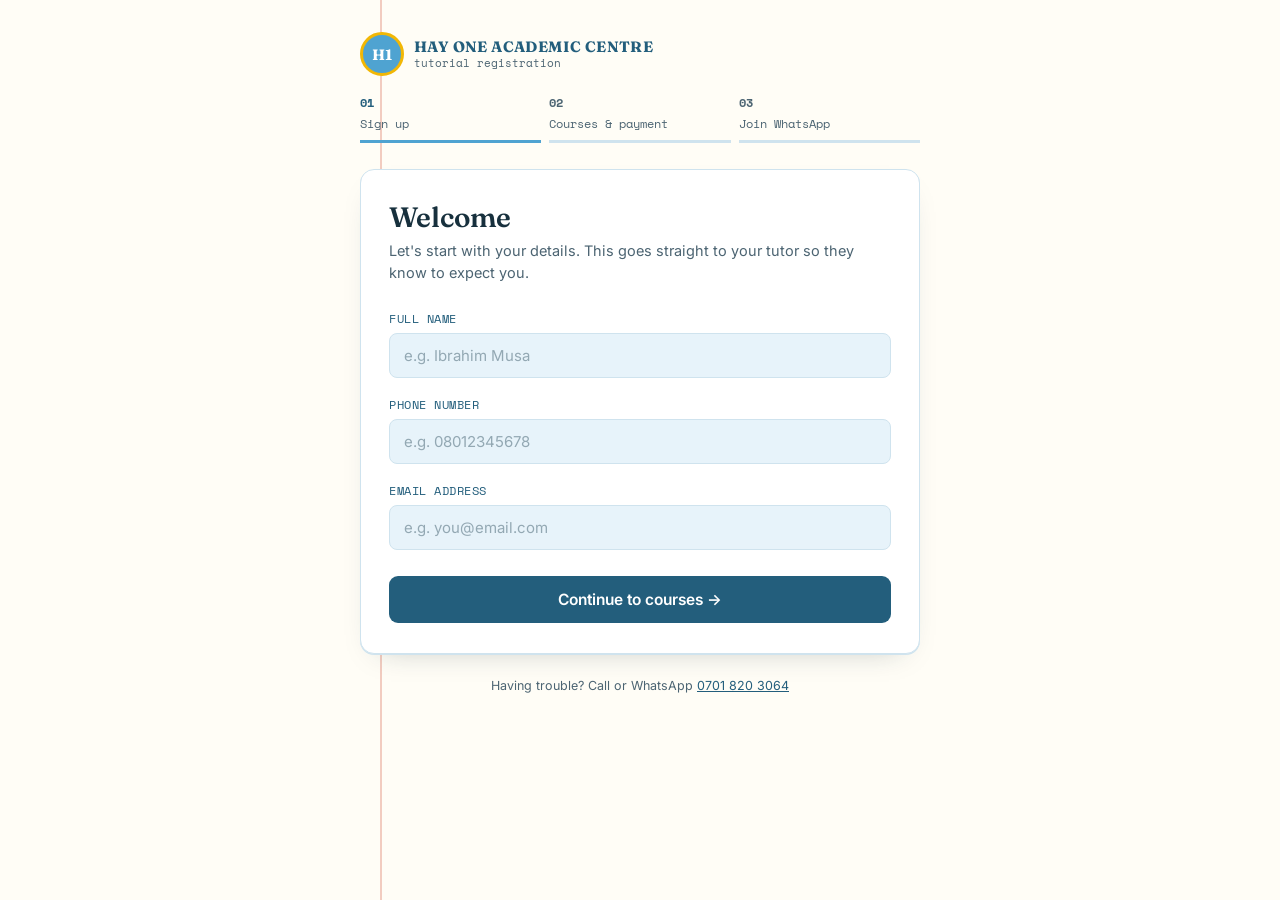
==== index.html @ d597ae84 "Initial site upload" ====
<!DOCTYPE html>
<html lang="en">
<head>
<meta charset="UTF-8">
<meta name="viewport" content="width=device-width, initial-scale=1.0">
<title>HAY ONE ACADEMIC CENTRE — Sign Up</title>
<link rel="stylesheet" href="styles.css">
</head>
<body>
<div class="wrap">

  <div class="eyebrow">
    <div class="crest">H1</div>
    <div class="brand">
      <span class="name">Hay One Academic Centre</span>
      <span class="tag">tutorial registration</span>
    </div>
  </div>

  <div class="steps">
    <div class="step active"><span class="num">01</span> Sign up</div>
    <div class="step"><span class="num">02</span> Courses &amp; payment</div>
    <div class="step"><span class="num">03</span> Join WhatsApp</div>
  </div>

  <div class="card">
    <h1>Welcome</h1>
    <p class="sub">Let's start with your details. This goes straight to your tutor so they know to expect you.</p>

    <form id="signupForm">
      <label for="name">Full name</label>
      <input type="text" id="name" name="name" placeholder="e.g. Ibrahim Musa" required>

      <label for="phone">Phone number</label>
      <input type="tel" id="phone" name="phone" placeholder="e.g. 08012345678" required>

      <label for="email">Email address</label>
      <input type="email" id="email" name="email" placeholder="e.g. you@email.com" required>

      <div class="error" id="formError">Please fill in all fields correctly.</div>

      <button type="submit" id="submitBtn">Continue to courses →</button>
      <div class="status" id="statusMsg"></div>
    </form>
  </div>

  <p class="footer-note">Having trouble? Call or WhatsApp <a href="tel:07018203064">0701 820 3064</a></p>
</div>

<script src="config.js"></script>
<script>
const form = document.getElementById('signupForm');
const submitBtn = document.getElementById('submitBtn');
const statusMsg = document.getElementById('statusMsg');
const formError = document.getElementById('formError');

form.addEventListener('submit', async (e) => {
  e.preventDefault();
  formError.classList.remove('show');

  const name = document.getElementById('name').value.trim();
  const phone = document.getElementById('phone').value.trim();
  const email = document.getElementById('email').value.trim();

  if(!name || !phone || !email){
    formError.textContent = 'Please fill in all fields.';
    formError.classList.add('show');
    return;
  }

  // save for later pages
  sessionStorage.setItem('h1_name', name);
  sessionStorage.setItem('h1_phone', phone);
  sessionStorage.setItem('h1_email', email);

  submitBtn.disabled = true;
  submitBtn.textContent = 'Sending...';
  statusMsg.classList.remove('show');

  try {
    if (window.HAYONE_FORM_ENDPOINT && !window.HAYONE_FORM_ENDPOINT.includes('YOUR_FORM_ID')) {
      const res = await fetch(window.HAYONE_FORM_ENDPOINT, {
        method: 'POST',
        headers: { 'Accept': 'application/json' },
        body: new FormData(form).append ? (() => {
          const fd = new FormData(form);
          fd.append('_subject', 'New sign up — ' + name);
          fd.append('form_type', 'Step 1: Signup');
          return fd;
        })() : new FormData(form)
      });
      if (!res.ok) throw new Error('Network response was not ok');
    }
    window.location.href = 'courses.html';
  } catch (err) {
    // Even if email sending fails, don't block the student's flow —
    // their details are still saved locally and shown again on later pages.
    console.error(err);
    window.location.href = 'courses.html';
  }
});
</script>
</body>
</html>
---- styles.css ----
@import url('https://fonts.googleapis.com/css2?family=Fraunces:ital,opsz,wght@0,9..144,500;0,9..144,600;0,9..144,700;1,9..144,500&family=Inter:wght@400;500;600;700&family=Space+Mono:wght@400;700&display=swap');

:root{
  --sky:        #4FA3D1;
  --sky-deep:   #235E7C;
  --sky-pale:   #E7F3FA;
  --yellow:     #FCE38A;
  --yellow-deep:#F2B705;
  --ink:        #17303D;
  --ink-soft:   #4C6472;
  --paper:      #FFFDF6;
  --line:       #CFE3EE;
  --margin:     #D9705C;
  --ok:         #2E8B57;

  --font-display: 'Fraunces', serif;
  --font-body: 'Inter', sans-serif;
  --font-mono: 'Space Mono', monospace;
}

*{box-sizing:border-box;}
html,body{margin:0;padding:0;}

body{
  font-family: var(--font-body);
  color: var(--ink);
  background:
    linear-gradient(var(--paper), var(--paper)),
    repeating-linear-gradient(
      to bottom,
      transparent 0px,
      transparent 35px,
      var(--line) 36px
    );
  background-color: var(--paper);
  min-height: 100vh;
  display:flex;
  flex-direction:column;
  align-items:center;
  padding: 32px 16px 64px;
  position:relative;
}

/* ruled-paper margin line, page-wide, sits behind the card */
body::before{
  content:"";
  position:fixed;
  top:0; bottom:0;
  left:calc(50% - 260px);
  width:2px;
  background: var(--margin);
  opacity:0.35;
  z-index:0;
}
@media (max-width: 640px){
  body::before{ left:28px; }
}

.wrap{
  width:100%;
  max-width: 560px;
  position:relative;
  z-index:1;
}

.eyebrow{
  display:flex;
  align-items:center;
  gap:10px;
  margin-bottom: 18px;
}

.crest{
  width:44px;height:44px;
  border-radius:50%;
  background: var(--sky);
  color:#fff;
  display:flex;align-items:center;justify-content:center;
  font-family: var(--font-display);
  font-weight:700;
  font-size:15px;
  letter-spacing:0.5px;
  flex-shrink:0;
  border: 3px solid var(--yellow-deep);
}

.brand{
  display:flex;
  flex-direction:column;
  line-height:1.1;
}
.brand .name{
  font-family: var(--font-display);
  font-weight:700;
  font-size: 15px;
  letter-spacing:0.4px;
  color: var(--sky-deep);
  text-transform:uppercase;
}
.brand .tag{
  font-family: var(--font-mono);
  font-size:11px;
  color: var(--ink-soft);
  margin-top:2px;
}

.steps{
  display:flex;
  gap:8px;
  margin-bottom:26px;
  font-family: var(--font-mono);
  font-size:12px;
}
.step{
  flex:1;
  padding-bottom:8px;
  border-bottom: 3px solid var(--line);
  color: var(--ink-soft);
  display:flex;
  flex-direction:column;
  gap:4px;
}
.step .num{
  font-weight:700;
  color: var(--ink-soft);
}
.step.active{
  border-bottom-color: var(--sky);
}
.step.active .num{ color: var(--sky-deep); }
.step.done{
  border-bottom-color: var(--ok);
}
.step.done .num::after{
  content: " ✓";
}

.card{
  background: #fff;
  border: 1px solid var(--line);
  border-radius: 14px;
  padding: 30px 28px;
  box-shadow: 0 1px 0 var(--line), 0 12px 30px -20px rgba(23,48,61,0.35);
}

h1{
  font-family: var(--font-display);
  font-size: 28px;
  font-weight:600;
  margin: 0 0 6px;
  color: var(--ink);
}
.sub{
  color: var(--ink-soft);
  font-size:14.5px;
  margin: 0 0 26px;
  line-height:1.5;
}

label{
  display:block;
  font-family: var(--font-mono);
  font-size:11.5px;
  text-transform:uppercase;
  letter-spacing:0.5px;
  color: var(--sky-deep);
  margin-bottom:6px;
  margin-top:18px;
}
label:first-of-type{ margin-top:0; }

input[type="text"],
input[type="tel"],
input[type="email"]{
  width:100%;
  font-family: var(--font-body);
  font-size:15px;
  padding: 12px 14px;
  border: 1.5px solid var(--line);
  border-radius: 8px;
  background: var(--sky-pale);
  color: var(--ink);
  outline:none;
  transition: border-color .15s ease, background .15s ease;
}
input:focus-visible{
  border-color: var(--sky);
  background: #fff;
}
input::placeholder{ color:#93A8B3; }

.file-drop{
  border: 1.5px dashed var(--sky);
  border-radius: 10px;
  background: var(--sky-pale);
  padding: 22px 16px;
  text-align:center;
  cursor:pointer;
  position:relative;
}
.file-drop input[type="file"]{
  position:absolute; inset:0; opacity:0; cursor:pointer;
}
.file-drop .hint{
  font-size:13px;
  color: var(--ink-soft);
}
.file-drop .filename{
  font-family: var(--font-mono);
  font-size:12.5px;
  color: var(--sky-deep);
  margin-top:6px;
  word-break:break-all;
}

button[type="submit"], .btn{
  width:100%;
  margin-top:26px;
  padding: 14px 18px;
  font-family: var(--font-body);
  font-weight:600;
  font-size:15.5px;
  border:none;
  border-radius:9px;
  background: var(--sky-deep);
  color:#fff;
  cursor:pointer;
  transition: transform .1s ease, background .15s ease;
  display:flex;
  align-items:center;
  justify-content:center;
  gap:8px;
  text-decoration:none;
}
button[type="submit"]:hover, .btn:hover{ background: var(--sky); }
button[type="submit"]:active{ transform: scale(0.99); }
button[type="submit"]:disabled{ background:#9db8c4; cursor:not-allowed; }

.btn.yellow{
  background: var(--yellow-deep);
  color: var(--ink);
}
.btn.yellow:hover{ background: var(--yellow); }

.error{
  color:#B0392B;
  font-size:13px;
  margin-top:8px;
  font-family: var(--font-mono);
  display:none;
}
.error.show{ display:block; }

.status{
  font-size:13.5px;
  margin-top:14px;
  text-align:center;
  color: var(--ink-soft);
  display:none;
}
.status.show{ display:block; }

/* course chips */
.free-chip{
  display:flex;
  align-items:center;
  justify-content:space-between;
  background: var(--sky-pale);
  border: 1.5px solid var(--sky);
  border-radius:9px;
  padding: 12px 14px;
  margin-bottom:16px;
}
.free-chip .lbl{
  font-family: var(--font-mono);
  font-size:13.5px;
  color: var(--ink);
}
.free-chip .badge{
  font-family: var(--font-mono);
  font-size:10.5px;
  background: var(--yellow-deep);
  color: var(--ink);
  padding:3px 8px;
  border-radius:20px;
  font-weight:700;
  letter-spacing:0.5px;
}

.course-grid{
  display:grid;
  grid-template-columns: 1fr 1fr;
  gap:10px;
  margin-top:4px;
}
@media (max-width:420px){
  .course-grid{ grid-template-columns: 1fr; }
}
.course-opt{
  border: 1.5px solid var(--line);
  border-radius:9px;
  padding: 11px 12px;
  display:flex;
  align-items:center;
  gap:10px;
  cursor:pointer;
  transition: border-color .12s ease, background .12s ease;
}
.course-opt:hover{ border-color: var(--sky); }
.course-opt input{ accent-color: var(--sky-deep); width:16px; height:16px; }
.course-opt .code{
  font-family: var(--font-mono);
  font-size:13.5px;
}
.course-opt.checked{
  border-color: var(--sky-deep);
  background: var(--sky-pale);
}

.price-row{
  display:flex;
  align-items:baseline;
  justify-content:space-between;
  background: var(--yellow);
  border-radius:9px;
  padding: 14px 16px;
  margin: 22px 0 4px;
}
.price-row .label{
  font-family: var(--font-mono);
  font-size:12px;
  color: var(--ink);
}
.price-row .amount{
  font-family: var(--font-display);
  font-weight:700;
  font-size:22px;
  color: var(--ink);
}

.pay-details{
  background: var(--sky-pale);
  border-radius:9px;
  padding:16px;
  margin-top:18px;
}
.pay-details .row{
  display:flex;
  justify-content:space-between;
  align-items:center;
  padding:7px 0;
  border-bottom:1px dashed var(--line);
  font-size:14px;
}
.pay-details .row:last-child{ border-bottom:none; }
.pay-details .k{ color: var(--ink-soft); font-family: var(--font-mono); font-size:12px; }
.pay-details .v{ font-weight:600; }
.copy-btn{
  background:none;
  border: 1px solid var(--sky-deep);
  color: var(--sky-deep);
  font-family: var(--font-mono);
  font-size:11px;
  padding:4px 9px;
  border-radius:6px;
  cursor:pointer;
}
.copy-btn:hover{ background: var(--sky-deep); color:#fff; }

.footer-note{
  text-align:center;
  font-size:12.5px;
  color: var(--ink-soft);
  margin-top:22px;
  line-height:1.6;
}
.footer-note a{ color: var(--sky-deep); }

/* confirmation page */
.check-circle{
  width:64px;height:64px;
  border-radius:50%;
  background: var(--ok);
  color:#fff;
  display:flex;align-items:center;justify-content:center;
  font-size:30px;
  margin: 0 auto 18px;
}
.center{ text-align:center; }

.wa-btn{
  background:#25D366;
}
.wa-btn:hover{ background:#1EBE5A; }

.inquiry{
  text-align:center;
  margin-top:20px;
  font-size:13.5px;
  color: var(--ink-soft);
}
.inquiry a{ color: var(--sky-deep); font-weight:600; text-decoration:none; }
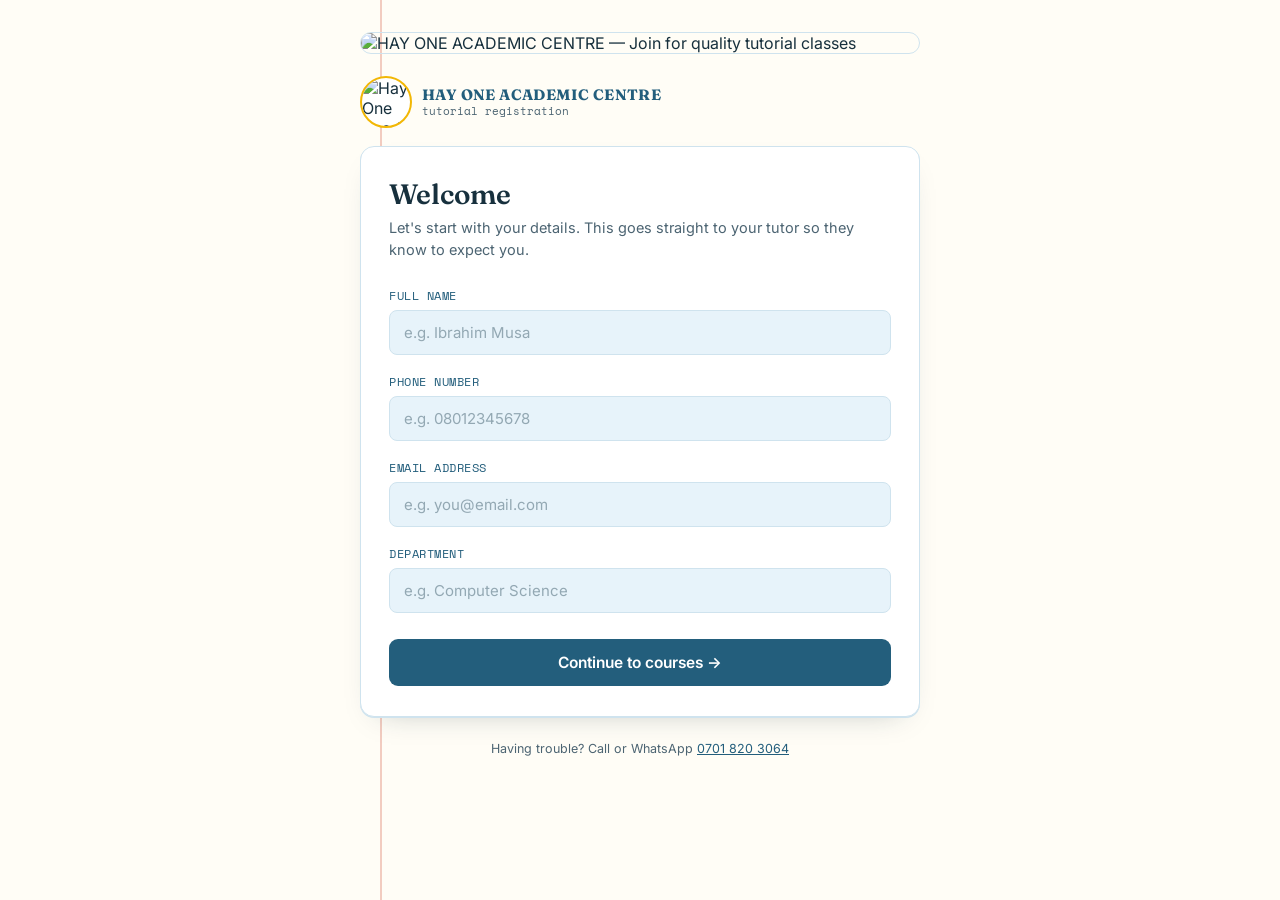
==== commit 1f316c91: "courses index update" ====
--- a/index.html
+++ b/index.html
@@ -9,18 +9,16 @@
 <body>
 <div class="wrap">
 
+  <div class="banner-wrap">
+    <img src="assets/banner.jpg" alt="HAY ONE ACADEMIC CENTRE — Join for quality tutorial classes">
+  </div>
+
   <div class="eyebrow">
-    <div class="crest">H1</div>
+    <div class="crest"><img src="assets/logo.png" alt="Hay One Academic Centre logo"></div>
     <div class="brand">
       <span class="name">Hay One Academic Centre</span>
       <span class="tag">tutorial registration</span>
     </div>
-  </div>
-
-  <div class="steps">
-    <div class="step active"><span class="num">01</span> Sign up</div>
-    <div class="step"><span class="num">02</span> Courses &amp; payment</div>
-    <div class="step"><span class="num">03</span> Join WhatsApp</div>
   </div>
 
   <div class="card">
@@ -36,6 +34,9 @@
 
       <label for="email">Email address</label>
       <input type="email" id="email" name="email" placeholder="e.g. you@email.com" required>
+
+      <label for="department">Department</label>
+      <input type="text" id="department" name="department" placeholder="e.g. Computer Science" required>
 
       <div class="error" id="formError">Please fill in all fields correctly.</div>
 
@@ -61,8 +62,9 @@
   const name = document.getElementById('name').value.trim();
   const phone = document.getElementById('phone').value.trim();
   const email = document.getElementById('email').value.trim();
+  const department = document.getElementById('department').value.trim();
 
-  if(!name || !phone || !email){
+  if(!name || !phone || !email || !department){
     formError.textContent = 'Please fill in all fields.';
     formError.classList.add('show');
     return;
@@ -72,6 +74,7 @@
   sessionStorage.setItem('h1_name', name);
   sessionStorage.setItem('h1_phone', phone);
   sessionStorage.setItem('h1_email', email);
+  sessionStorage.setItem('h1_department', department);
 
   submitBtn.disabled = true;
   submitBtn.textContent = 'Sending...';
@@ -79,15 +82,13 @@
 
   try {
     if (window.HAYONE_FORM_ENDPOINT && !window.HAYONE_FORM_ENDPOINT.includes('YOUR_FORM_ID')) {
+      const fd = new FormData(form);
+      fd.append('_subject', 'New sign up — ' + name);
+      fd.append('form_type', 'Step 1: Signup');
       const res = await fetch(window.HAYONE_FORM_ENDPOINT, {
         method: 'POST',
         headers: { 'Accept': 'application/json' },
-        body: new FormData(form).append ? (() => {
-          const fd = new FormData(form);
-          fd.append('_subject', 'New sign up — ' + name);
-          fd.append('form_type', 'Step 1: Signup');
-          return fd;
-        })() : new FormData(form)
+        body: fd
       });
       if (!res.ok) throw new Error('Network response was not ok');
     }
--- a/styles.css
+++ b/styles.css
@@ -71,18 +71,104 @@
 }
 
 .crest{
-  width:44px;height:44px;
+  width:52px;height:52px;
   border-radius:50%;
-  background: var(--sky);
-  color:#fff;
+  background: #fff;
   display:flex;align-items:center;justify-content:center;
-  font-family: var(--font-display);
+  flex-shrink:0;
+  border: 2px solid var(--yellow-deep);
+  overflow:hidden;
+}
+.crest img{
+  width:100%;
+  height:100%;
+  object-fit: contain;
+}
+
+.banner-wrap{
+  width:100%;
+  border-radius:14px;
+  overflow:hidden;
+  margin-bottom:22px;
+  border:1px solid var(--line);
+  box-shadow: 0 12px 30px -20px rgba(23,48,61,0.35);
+}
+.banner-wrap img{
+  width:100%;
+  display:block;
+}
+
+.level-section{
+  margin-bottom: 22px;
+}
+.level-pills{
+  display:flex;
+  flex-wrap:wrap;
+  gap:8px;
+  margin-top:6px;
+}
+.level-pill{
+  flex:1;
+  min-width:70px;
+  text-align:center;
+  border: 1.5px solid var(--line);
+  border-radius: 20px;
+  padding: 10px 8px;
+  cursor:pointer;
+  font-family: var(--font-mono);
+  font-size:13px;
+  transition: border-color .12s ease, background .12s ease;
+}
+.level-pill input{
+  position:absolute;
+  opacity:0;
+  pointer-events:none;
+}
+.level-pill.checked{
+  border-color: var(--sky-deep);
+  background: var(--sky-pale);
   font-weight:700;
-  font-size:15px;
-  letter-spacing:0.5px;
-  flex-shrink:0;
-  border: 3px solid var(--yellow-deep);
-}
+  color: var(--sky-deep);
+}
+
+.free-note{
+  font-size:12.5px;
+  color: var(--ink-soft);
+  margin: -6px 0 16px;
+  font-family: var(--font-mono);
+}
+.course-opt.free{
+  border-color: var(--yellow-deep);
+  background: #FFFBEE;
+  cursor:default;
+}
+.course-opt .free-tag{
+  font-family: var(--font-mono);
+  font-size:9.5px;
+  background: var(--yellow-deep);
+  color: var(--ink);
+  padding:2px 6px;
+  border-radius:12px;
+  font-weight:700;
+  margin-left:auto;
+}
+
+.price-note{
+  font-size:12.5px;
+  color: var(--ink-soft);
+  margin-top:8px;
+  line-height:1.6;
+}
+.price-note strong{ color: var(--ink); }
+.extra-note{
+  display:none;
+  background: var(--yellow);
+  border-radius:8px;
+  padding:10px 12px;
+  font-size:13px;
+  margin-top:10px;
+}
+.extra-note.show{ display:block; }
 
 .brand{
   display:flex;
@@ -102,37 +188,6 @@
   font-size:11px;
   color: var(--ink-soft);
   margin-top:2px;
-}
-
-.steps{
-  display:flex;
-  gap:8px;
-  margin-bottom:26px;
-  font-family: var(--font-mono);
-  font-size:12px;
-}
-.step{
-  flex:1;
-  padding-bottom:8px;
-  border-bottom: 3px solid var(--line);
-  color: var(--ink-soft);
-  display:flex;
-  flex-direction:column;
-  gap:4px;
-}
-.step .num{
-  font-weight:700;
-  color: var(--ink-soft);
-}
-.step.active{
-  border-bottom-color: var(--sky);
-}
-.step.active .num{ color: var(--sky-deep); }
-.step.done{
-  border-bottom-color: var(--ok);
-}
-.step.done .num::after{
-  content: " ✓";
 }
 
 .card{
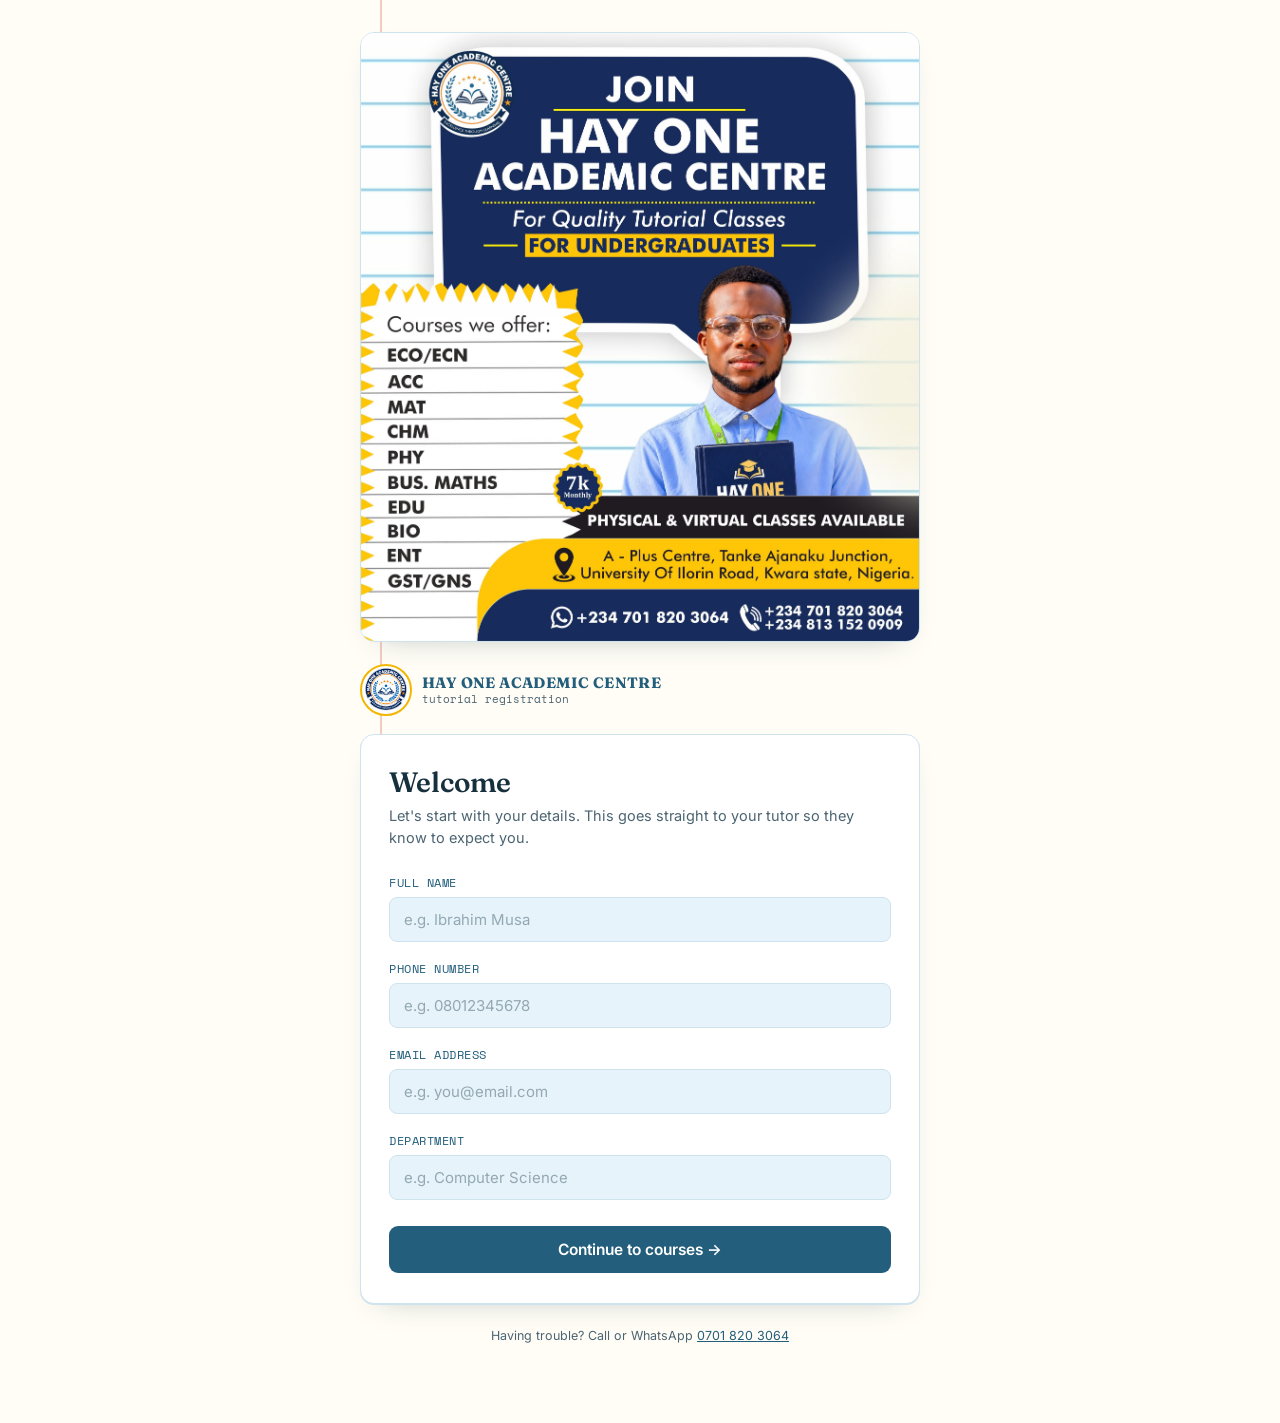
==== commit dfefad43: "update" ====
--- a/index.html
+++ b/index.html
@@ -10,11 +10,11 @@
 <div class="wrap">
 
   <div class="banner-wrap">
-    <img src="assets/banner.jpg" alt="HAY ONE ACADEMIC CENTRE — Join for quality tutorial classes">
+    <img src="banner.jpg" alt="HAY ONE ACADEMIC CENTRE — Join for quality tutorial classes">
   </div>
 
   <div class="eyebrow">
-    <div class="crest"><img src="assets/logo.png" alt="Hay One Academic Centre logo"></div>
+    <div class="crest"><img src="logo.png" alt="Hay One Academic Centre logo"></div>
     <div class="brand">
       <span class="name">Hay One Academic Centre</span>
       <span class="tag">tutorial registration</span>
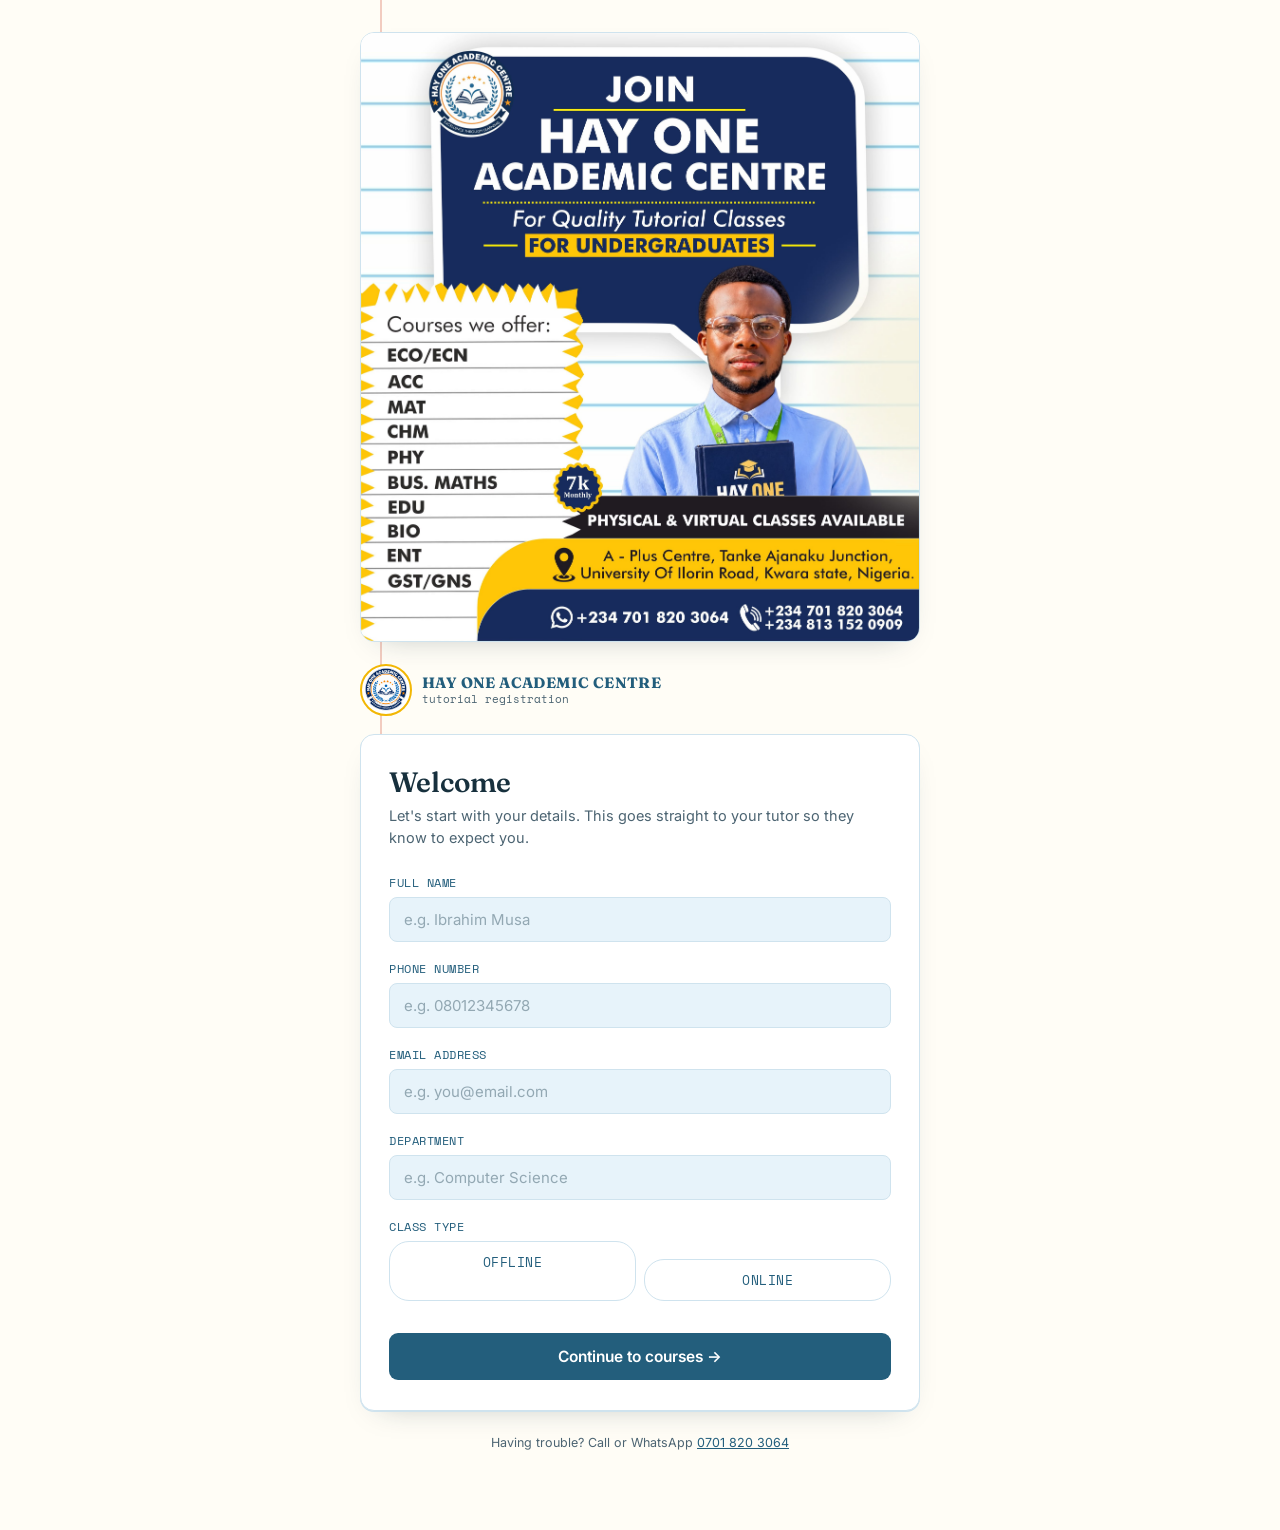
==== commit bbd32275: "new" ====
--- a/index.html
+++ b/index.html
@@ -38,6 +38,13 @@
       <label for="department">Department</label>
       <input type="text" id="department" name="department" placeholder="e.g. Computer Science" required>
 
+      <label>Class type</label>
+      <div class="level-pills" id="classTypePills">
+        <label class="level-pill"><input type="radio" name="classType" value="Offline">Offline</label>
+        <label class="level-pill"><input type="radio" name="classType" value="Online">Online</label>
+      </div>
+      <div class="error" id="classTypeError">Please choose online or offline class.</div>
+
       <div class="error" id="formError">Please fill in all fields correctly.</div>
 
       <button type="submit" id="submitBtn">Continue to courses →</button>
@@ -54,27 +61,46 @@
 const submitBtn = document.getElementById('submitBtn');
 const statusMsg = document.getElementById('statusMsg');
 const formError = document.getElementById('formError');
+const classTypeError = document.getElementById('classTypeError');
+
+const classTypePills = document.querySelectorAll('#classTypePills .level-pill');
+classTypePills.forEach(p => {
+  const input = p.querySelector('input');
+  input.addEventListener('change', () => {
+    classTypePills.forEach(x => x.classList.remove('checked'));
+    p.classList.add('checked');
+  });
+});
 
 form.addEventListener('submit', async (e) => {
   e.preventDefault();
   formError.classList.remove('show');
+  classTypeError.classList.remove('show');
 
   const name = document.getElementById('name').value.trim();
   const phone = document.getElementById('phone').value.trim();
   const email = document.getElementById('email').value.trim();
   const department = document.getElementById('department').value.trim();
+  const classType = document.querySelector('#classTypePills input[name="classType"]:checked');
 
+  let valid = true;
   if(!name || !phone || !email || !department){
     formError.textContent = 'Please fill in all fields.';
     formError.classList.add('show');
-    return;
+    valid = false;
   }
+  if(!classType){
+    classTypeError.classList.add('show');
+    valid = false;
+  }
+  if(!valid) return;
 
   // save for later pages
   sessionStorage.setItem('h1_name', name);
   sessionStorage.setItem('h1_phone', phone);
   sessionStorage.setItem('h1_email', email);
   sessionStorage.setItem('h1_department', department);
+  sessionStorage.setItem('h1_classType', classType.value);
 
   submitBtn.disabled = true;
   submitBtn.textContent = 'Sending...';
